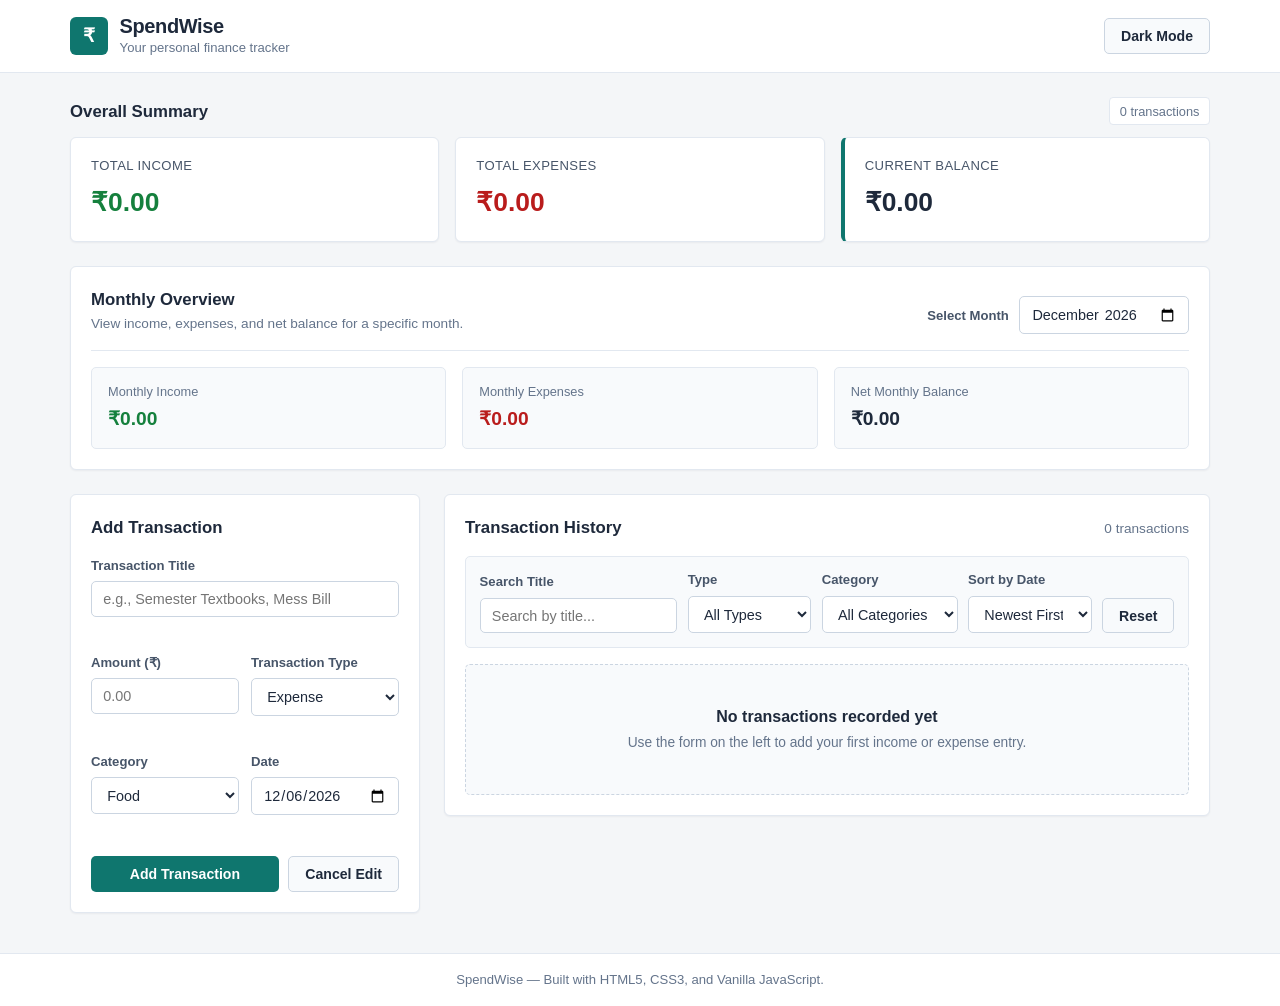
==== index.html @ cf21476d "Add SpendBuddy Expense tracker" ====
<!DOCTYPE html>
<html lang="en" data-theme="light">
<head>
  <meta charset="UTF-8">
  <meta name="viewport" content="width=device-width, initial-scale=1.0">
  <title>SpendWise — Personal Finance Tracker</title>
  <link rel="stylesheet" href="style.css">
  <script src="script.js" defer></script>
</head>
<body>
  <header class="site-header">
    <div class="container header-inner">
      <div class="brand">
        <div class="brand-logo" aria-hidden="true">₹</div>
        <div>
          <h1 class="brand-title">SpendWise</h1>
          <p class="brand-subtitle">Your personal finance tracker</p>
        </div>
      </div>

      <button type="button" id="theme-toggle" class="btn btn-secondary theme-btn" aria-label="Toggle colour theme">
        <span id="theme-toggle-text">Dark Mode</span>
      </button>
    </div>
  </header>

  <main class="container main-content">
    <!-- Overall Financial Summary -->
    <section class="summary-section" aria-labelledby="overall-summary-heading">
      <div class="section-header">
        <h2 id="overall-summary-heading" class="section-title">Overall Summary</h2>
        <span class="section-meta" id="total-count-badge">0 transactions</span>
      </div>

      <div class="summary-grid">
        <article class="summary-card">
          <p class="summary-label">Total Income</p>
          <p class="summary-value amount-income" id="total-income">₹0.00</p>
        </article>

        <article class="summary-card">
          <p class="summary-label">Total Expenses</p>
          <p class="summary-value amount-expense" id="total-expenses">₹0.00</p>
        </article>

        <article class="summary-card summary-card-balance">
          <p class="summary-label">Current Balance</p>
          <p class="summary-value" id="current-balance">₹0.00</p>
        </article>
      </div>
    </section>

    <!-- Monthly Overview -->
    <section class="monthly-section card" aria-labelledby="monthly-summary-heading">
      <div class="monthly-header">
        <div>
          <h2 id="monthly-summary-heading" class="section-title">Monthly Overview</h2>
          <p class="section-description">View income, expenses, and net balance for a specific month.</p>
        </div>

        <div class="month-picker-group">
          <label for="month-selector" class="form-label">Select Month</label>
          <input type="month" id="month-selector" class="form-control">
        </div>
      </div>

      <div class="monthly-grid">
        <div class="monthly-stat">
          <span class="monthly-stat-label">Monthly Income</span>
          <strong class="monthly-stat-value amount-income" id="monthly-income">₹0.00</strong>
        </div>

        <div class="monthly-stat">
          <span class="monthly-stat-label">Monthly Expenses</span>
          <strong class="monthly-stat-value amount-expense" id="monthly-expenses">₹0.00</strong>
        </div>

        <div class="monthly-stat">
          <span class="monthly-stat-label">Net Monthly Balance</span>
          <strong class="monthly-stat-value" id="monthly-balance">₹0.00</strong>
        </div>
      </div>
    </section>

    <!-- Workspace: Form on Left, History on Right -->
    <div class="workspace-grid">
      <!-- Add / Edit Transaction Form -->
      <section class="card form-section" aria-labelledby="form-heading">
        <div class="form-header">
          <h2 id="form-heading" class="section-title">Add Transaction</h2>
          <span id="edit-mode-badge" class="badge-editing" hidden>Editing Entry</span>
        </div>

        <form id="transaction-form" novalidate>
          <div class="form-group">
            <label for="title-input" class="form-label">Transaction Title</label>
            <input
              type="text"
              id="title-input"
              class="form-control"
              placeholder="e.g., Semester Textbooks, Mess Bill"
              maxlength="80"
              required
            >
            <p class="error-text" id="title-error" role="alert"></p>
          </div>

          <div class="form-row">
            <div class="form-group">
              <label for="amount-input" class="form-label">Amount (₹)</label>
              <input
                type="number"
                id="amount-input"
                class="form-control"
                placeholder="0.00"
                step="0.01"
                min="0.01"
                required
              >
              <p class="error-text" id="amount-error" role="alert"></p>
            </div>

            <div class="form-group">
              <label for="type-input" class="form-label">Transaction Type</label>
              <select id="type-input" class="form-control" required>
                <option value="expense">Expense</option>
                <option value="income">Income</option>
              </select>
              <p class="error-text" id="type-error" role="alert"></p>
            </div>
          </div>

          <div class="form-row">
            <div class="form-group">
              <label for="category-input" class="form-label">Category</label>
              <select id="category-input" class="form-control" required>
                <!-- Populated dynamically by script.js based on transaction type -->
              </select>
              <p class="error-text" id="category-error" role="alert"></p>
            </div>

            <div class="form-group">
              <label for="date-input" class="form-label">Date</label>
              <input type="date" id="date-input" class="form-control" required>
              <p class="error-text" id="date-error" role="alert"></p>
            </div>
          </div>

          <div class="form-actions">
            <button type="submit" id="submit-btn" class="btn btn-primary">Add Transaction</button>
            <button type="button" id="cancel-edit-btn" class="btn btn-secondary" hidden>Cancel Edit</button>
          </div>
        </form>
      </section>

      <!-- Transaction History & Filters -->
      <section class="card history-section" aria-labelledby="history-heading">
        <div class="history-header">
          <h2 id="history-heading" class="section-title">Transaction History</h2>
          <p class="section-description" id="visible-count-text">Showing all transactions</p>
        </div>

        <!-- Search and Filters Bar -->
        <div class="filters-bar" aria-label="Search and filter transactions">
          <div class="filter-item filter-search">
            <label for="search-input" class="form-label">Search Title</label>
            <input
              type="search"
              id="search-input"
              class="form-control"
              placeholder="Search by title..."
            >
          </div>

          <div class="filter-item">
            <label for="filter-type" class="form-label">Type</label>
            <select id="filter-type" class="form-control">
              <option value="all">All Types</option>
              <option value="income">Income Only</option>
              <option value="expense">Expense Only</option>
            </select>
          </div>

          <div class="filter-item">
            <label for="filter-category" class="form-label">Category</label>
            <select id="filter-category" class="form-control">
              <option value="all">All Categories</option>
              <option value="Food">Food</option>
              <option value="Transport">Transport</option>
              <option value="Shopping">Shopping</option>
              <option value="Education">Education</option>
              <option value="Entertainment">Entertainment</option>
              <option value="Bills">Bills</option>
              <option value="Salary">Salary</option>
              <option value="Allowance">Allowance</option>
              <option value="Other">Other</option>
            </select>
          </div>

          <div class="filter-item">
            <label for="sort-date" class="form-label">Sort by Date</label>
            <select id="sort-date" class="form-control">
              <option value="newest">Newest First</option>
              <option value="oldest">Oldest First</option>
            </select>
          </div>

          <div class="filter-item filter-reset">
            <button type="button" id="reset-filters-btn" class="btn btn-secondary">Reset</button>
          </div>
        </div>

        <!-- Transactions Table -->
        <div class="table-container" id="table-container">
          <table class="transactions-table" id="transactions-table">
            <thead>
              <tr>
                <th scope="col">Date</th>
                <th scope="col">Transaction</th>
                <th scope="col">Category</th>
                <th scope="col">Type</th>
                <th scope="col" class="col-amount">Amount</th>
                <th scope="col" class="col-actions">Actions</th>
              </tr>
            </thead>
            <tbody id="transactions-tbody">
              <!-- Populated dynamically via script.js -->
            </tbody>
          </table>
        </div>

        <!-- Empty State -->
        <div id="empty-state" class="empty-state">
          <p class="empty-state-title" id="empty-state-title">No transactions recorded yet</p>
          <p class="empty-state-text" id="empty-state-text">
            Use the form on the left to add your first income or expense entry.
          </p>
        </div>
      </section>
    </div>
  </main>

  <footer class="site-footer">
    <div class="container footer-inner">
      <p>SpendWise &mdash; Built with HTML5, CSS3, and Vanilla JavaScript.</p>
    </div>
  </footer>
</body>
</html>
---- style.css ----
/* ==========================================================================
   1. CSS Custom Properties (Light & Dark Themes)
   ========================================================================== */
:root,
[data-theme="light"] {
  --bg-page: #f4f6f8;
  --bg-surface: #ffffff;
  --bg-subtle: #f8fafc;
  --bg-hover: #f1f5f9;

  --text-main: #1e293b;
  --text-secondary: #475569;
  --text-muted: #64748b;

  --border-color: #e2e8f0;
  --border-strong: #cbd5e1;

  --accent-primary: #0f766e;
  --accent-hover: #115e59;
  --accent-soft: #ccfbf1;
  --focus-ring: rgba(15, 118, 110, 0.25);

  --income-text: #15803d;
  --income-bg: #dcfce7;
  --expense-text: #b91c1c;
  --expense-bg: #fee2e2;
  --warning-bg: #fef3c7;
  --warning-text: #92400e;

  --shadow-sm: 0 1px 2px rgba(15, 23, 42, 0.05);
}

[data-theme="dark"] {
  --bg-page: #0f172a;
  --bg-surface: #1e293b;
  --bg-subtle: #162032;
  --bg-hover: #263349;

  --text-main: #f1f5f9;
  --text-secondary: #cbd5e1;
  --text-muted: #94a3b8;

  --border-color: #334155;
  --border-strong: #475569;

  --accent-primary: #14b8a6;
  --accent-hover: #2dd4bf;
  --accent-soft: #134e4a;
  --focus-ring: rgba(20, 184, 166, 0.3);

  --income-text: #4ade80;
  --income-bg: rgba(22, 101, 52, 0.35);
  --expense-text: #f87171;
  --expense-bg: rgba(153, 27, 27, 0.35);
  --warning-bg: rgba(146, 64, 14, 0.35);
  --warning-text: #fcd34d;

  --shadow-sm: 0 1px 3px rgba(0, 0, 0, 0.3);
}

/* ==========================================================================
   2. Base Reset & Typography
   ========================================================================== */
*,
*::before,
*::after {
  box-sizing: border-box;
  margin: 0;
  padding: 0;
}

body {
  font-family: -apple-system, BlinkMacSystemFont, "Segoe UI", Roboto, Oxygen,
    Ubuntu, Cantarell, "Open Sans", "Helvetica Neue", sans-serif;
  background-color: var(--bg-page);
  color: var(--text-main);
  line-height: 1.5;
  min-height: 100vh;
  display: flex;
  flex-direction: column;
  -webkit-font-smoothing: antialiased;
}

.container {
  width: 100%;
  max-width: 1180px;
  margin: 0 auto;
  padding: 0 1.25rem;
}

/* ==========================================================================
   3. Header
   ========================================================================== */
.site-header {
  background-color: var(--bg-surface);
  border-bottom: 1px solid var(--border-color);
  padding: 0.9rem 0;
}

.header-inner {
  display: flex;
  align-items: center;
  justify-content: space-between;
  gap: 1rem;
}

.brand {
  display: flex;
  align-items: center;
  gap: 0.75rem;
}

.brand-logo {
  width: 2.35rem;
  height: 2.35rem;
  background-color: var(--accent-primary);
  color: #ffffff;
  font-weight: 700;
  font-size: 1.2rem;
  border-radius: 6px;
  display: flex;
  align-items: center;
  justify-content: center;
  flex-shrink: 0;
}

[data-theme="dark"] .brand-logo {
  color: #0f172a;
}

.brand-title {
  font-size: 1.25rem;
  font-weight: 700;
  letter-spacing: -0.02em;
  line-height: 1.2;
}

.brand-subtitle {
  font-size: 0.82rem;
  color: var(--text-muted);
}

/* ==========================================================================
   4. Main Layout & Shared Card Styles
   ========================================================================== */
.main-content {
  flex: 1;
  padding-top: 1.5rem;
  padding-bottom: 2.5rem;
  display: flex;
  flex-direction: column;
  gap: 1.5rem;
}

.card {
  background-color: var(--bg-surface);
  border: 1px solid var(--border-color);
  border-radius: 6px;
  padding: 1.25rem;
  box-shadow: var(--shadow-sm);
}

.section-header {
  display: flex;
  align-items: center;
  justify-content: space-between;
  margin-bottom: 0.75rem;
}

.section-title {
  font-size: 1.05rem;
  font-weight: 600;
  color: var(--text-main);
}

.section-description {
  font-size: 0.85rem;
  color: var(--text-muted);
  margin-top: 0.15rem;
}

.section-meta {
  font-size: 0.8rem;
  color: var(--text-muted);
  background-color: var(--bg-surface);
  border: 1px solid var(--border-color);
  padding: 0.2rem 0.6rem;
  border-radius: 4px;
}

/* ==========================================================================
   5. Overall Financial Summary
   ========================================================================== */
.summary-grid {
  display: grid;
  grid-template-columns: repeat(3, 1fr);
  gap: 1rem;
}

.summary-card {
  background-color: var(--bg-surface);
  border: 1px solid var(--border-color);
  border-radius: 6px;
  padding: 1.15rem 1.25rem;
  box-shadow: var(--shadow-sm);
}

.summary-card-balance {
  border-left: 4px solid var(--accent-primary);
}

.summary-label {
  font-size: 0.82rem;
  font-weight: 500;
  color: var(--text-secondary);
  text-transform: uppercase;
  letter-spacing: 0.03em;
  margin-bottom: 0.4rem;
}

.summary-value {
  font-size: 1.65rem;
  font-weight: 700;
  font-variant-numeric: tabular-nums;
  word-break: break-word;
}

.amount-income {
  color: var(--income-text);
}

.amount-expense {
  color: var(--expense-text);
}

/* ==========================================================================
   6. Monthly Overview
   ========================================================================== */
.monthly-header {
  display: flex;
  align-items: flex-end;
  justify-content: space-between;
  flex-wrap: wrap;
  gap: 1rem;
  padding-bottom: 1rem;
  border-bottom: 1px solid var(--border-color);
  margin-bottom: 1rem;
}

.month-picker-group {
  display: flex;
  align-items: center;
  gap: 0.65rem;
}

.month-picker-group .form-label {
  margin-bottom: 0;
  white-space: nowrap;
}

.monthly-grid {
  display: grid;
  grid-template-columns: repeat(3, 1fr);
  gap: 1rem;
}

.monthly-stat {
  background-color: var(--bg-subtle);
  border: 1px solid var(--border-color);
  border-radius: 5px;
  padding: 0.85rem 1rem;
  display: flex;
  flex-direction: column;
  gap: 0.25rem;
}

.monthly-stat-label {
  font-size: 0.8rem;
  color: var(--text-muted);
}

.monthly-stat-value {
  font-size: 1.2rem;
  font-weight: 600;
  font-variant-numeric: tabular-nums;
}

/* ==========================================================================
   7. Workspace Grid (Form + History)
   ========================================================================== */
.workspace-grid {
  display: grid;
  grid-template-columns: 350px 1fr;
  gap: 1.5rem;
  align-items: start;
}

.form-header {
  display: flex;
  align-items: center;
  justify-content: space-between;
  margin-bottom: 1rem;
}

.badge-editing {
  font-size: 0.75rem;
  font-weight: 600;
  background-color: var(--warning-bg);
  color: var(--warning-text);
  padding: 0.2rem 0.55rem;
  border-radius: 4px;
}

.form-group {
  margin-bottom: 0.95rem;
}

.form-row {
  display: grid;
  grid-template-columns: 1fr 1fr;
  gap: 0.75rem;
}

.form-label {
  display: block;
  font-size: 0.82rem;
  font-weight: 600;
  color: var(--text-secondary);
  margin-bottom: 0.35rem;
}

.form-control {
  width: 100%;
  padding: 0.55rem 0.7rem;
  font-size: 0.9rem;
  font-family: inherit;
  color: var(--text-main);
  background-color: var(--bg-surface);
  border: 1px solid var(--border-strong);
  border-radius: 5px;
  transition: border-color 0.15s ease, box-shadow 0.15s ease;
}

.form-control:focus {
  outline: none;
  border-color: var(--accent-primary);
  box-shadow: 0 0 0 3px var(--focus-ring);
}

.form-control.input-invalid {
  border-color: var(--expense-text);
}

.error-text {
  min-height: 1.1rem;
  font-size: 0.76rem;
  color: var(--expense-text);
  margin-top: 0.2rem;
}

.form-actions {
  display: flex;
  gap: 0.6rem;
  margin-top: 0.35rem;
}

/* ==========================================================================
   8. Buttons
   ========================================================================== */
.btn {
  display: inline-flex;
  align-items: center;
  justify-content: center;
  font-family: inherit;
  font-size: 0.88rem;
  font-weight: 600;
  padding: 0.55rem 1rem;
  border-radius: 5px;
  border: 1px solid transparent;
  cursor: pointer;
  transition: background-color 0.15s ease, border-color 0.15s ease, color 0.15s ease;
}

.btn:focus-visible {
  outline: none;
  box-shadow: 0 0 0 3px var(--focus-ring);
}

.btn-primary {
  background-color: var(--accent-primary);
  color: #ffffff;
  flex: 1;
}

[data-theme="dark"] .btn-primary {
  color: #0f172a;
}

.btn-primary:hover {
  background-color: var(--accent-hover);
}

.btn-secondary {
  background-color: var(--bg-subtle);
  color: var(--text-main);
  border-color: var(--border-strong);
}

.btn-secondary:hover {
  background-color: var(--bg-hover);
}

.btn-action {
  padding: 0.3rem 0.6rem;
  font-size: 0.78rem;
  border-radius: 4px;
  background-color: var(--bg-subtle);
  color: var(--text-secondary);
  border: 1px solid var(--border-color);
  cursor: pointer;
}

.btn-action:hover {
  background-color: var(--bg-hover);
  color: var(--text-main);
  border-color: var(--border-strong);
}

.btn-action-delete:hover {
  background-color: var(--expense-bg);
  color: var(--expense-text);
  border-color: var(--expense-text);
}

/* ==========================================================================
   9. Filters & Transaction Table
   ========================================================================== */
.history-header {
  display: flex;
  align-items: baseline;
  justify-content: space-between;
  flex-wrap: wrap;
  gap: 0.5rem;
  margin-bottom: 1rem;
}

.filters-bar {
  display: grid;
  grid-template-columns: 1.6fr 1fr 1.1fr 1fr auto;
  gap: 0.65rem;
  align-items: end;
  background-color: var(--bg-subtle);
  border: 1px solid var(--border-color);
  padding: 0.85rem;
  border-radius: 5px;
  margin-bottom: 1rem;
}

.table-container {
  width: 100%;
  overflow-x: auto;
}

.transactions-table {
  width: 100%;
  border-collapse: collapse;
  font-size: 0.88rem;
}

.transactions-table th,
.transactions-table td {
  padding: 0.75rem 0.65rem;
  text-align: left;
  border-bottom: 1px solid var(--border-color);
  vertical-align: middle;
}

.transactions-table th {
  font-size: 0.76rem;
  font-weight: 600;
  text-transform: uppercase;
  letter-spacing: 0.03em;
  color: var(--text-muted);
  background-color: var(--bg-subtle);
}

.transactions-table tbody tr:hover {
  background-color: var(--bg-hover);
}

.col-amount,
.cell-amount {
  text-align: right;
  font-variant-numeric: tabular-nums;
  font-weight: 600;
  white-space: nowrap;
}

.col-actions,
.cell-actions {
  text-align: right;
  white-space: nowrap;
}

.action-group {
  display: inline-flex;
  gap: 0.4rem;
}

.type-badge {
  display: inline-block;
  font-size: 0.74rem;
  font-weight: 600;
  padding: 0.15rem 0.5rem;
  border-radius: 4px;
  text-transform: capitalize;
}

.type-badge-income {
  background-color: var(--income-bg);
  color: var(--income-text);
}

.type-badge-expense {
  background-color: var(--expense-bg);
  color: var(--expense-text);
}

.category-tag {
  display: inline-block;
  font-size: 0.8rem;
  color: var(--text-secondary);
  background-color: var(--bg-subtle);
  border: 1px solid var(--border-color);
  padding: 0.1rem 0.45rem;
  border-radius: 4px;
}

/* ==========================================================================
   10. Empty State & Footer
   ========================================================================== */
.empty-state {
  text-align: center;
  padding: 2.5rem 1rem;
  border: 1px dashed var(--border-strong);
  border-radius: 5px;
  background-color: var(--bg-subtle);
}

.empty-state-title {
  font-weight: 600;
  color: var(--text-main);
  margin-bottom: 0.25rem;
}

.empty-state-text {
  font-size: 0.86rem;
  color: var(--text-muted);
}

.site-footer {
  border-top: 1px solid var(--border-color);
  background-color: var(--bg-surface);
  padding: 1rem 0;
  margin-top: auto;
}

.footer-inner {
  text-align: center;
  font-size: 0.82rem;
  color: var(--text-muted);
}

/* ==========================================================================
   11. Responsive Media Queries
   ========================================================================== */
@media (max-width: 980px) {
  .workspace-grid {
    grid-template-columns: 1fr;
  }

  .filters-bar {
    grid-template-columns: 1fr 1fr;
  }

  .filter-search {
    grid-column: 1 / -1;
  }

  .filter-reset {
    grid-column: 1 / -1;
  }

  .filter-reset .btn {
    width: 100%;
  }
}

@media (max-width: 680px) {
  .summary-grid,
  .monthly-grid {
    grid-template-columns: 1fr;
  }

  .monthly-header {
    align-items: stretch;
  }

  .month-picker-group {
    justify-content: space-between;
  }

  .form-row {
    grid-template-columns: 1fr;
  }

  .filters-bar {
    grid-template-columns: 1fr;
  }

  /* Responsive Stacked Table Cards for Small Screens */
  .transactions-table thead {
    display: none;
  }

  .transactions-table,
  .transactions-table tbody,
  .transactions-table tr,
  .transactions-table td {
    display: block;
    width: 100%;
  }

  .transactions-table tr {
    border: 1px solid var(--border-color);
    border-radius: 5px;
    margin-bottom: 0.75rem;
    padding: 0.35rem 0;
    background-color: var(--bg-surface);
  }

  .transactions-table td {
    display: flex;
    justify-content: space-between;
    align-items: center;
    padding: 0.45rem 0.85rem;
    border-bottom: 1px solid var(--border-color);
    text-align: right;
  }

  .transactions-table td:last-child {
    border-bottom: none;
  }

  .transactions-table td::before {
    content: attr(data-label);
    font-size: 0.78rem;
    font-weight: 600;
    color: var(--text-muted);
    text-transform: uppercase;
    margin-right: 1rem;
    text-align: left;
  }
}
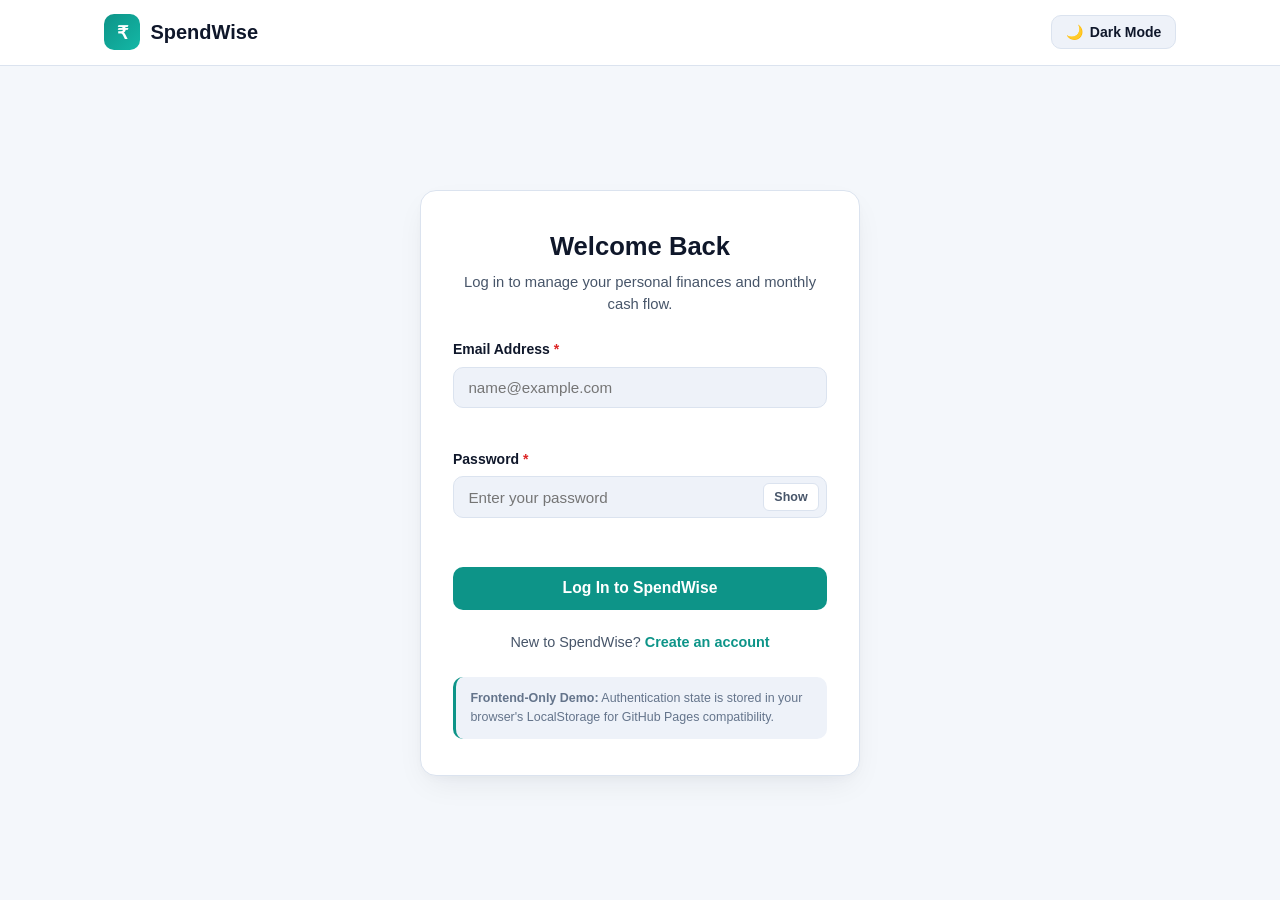
==== commit c9609ff5: "added login & registration page & update dashboard" ====
--- a/index.html
+++ b/index.html
@@ -1,249 +1,29 @@
 <!DOCTYPE html>
-<html lang="en" data-theme="light">
+<html lang="en">
 <head>
-  <meta charset="UTF-8">
-  <meta name="viewport" content="width=device-width, initial-scale=1.0">
+  <meta charset="UTF-8" />
+  <meta name="viewport" content="width=device-width, initial-scale=1.0" />
   <title>SpendWise — Personal Finance Tracker</title>
-  <link rel="stylesheet" href="style.css">
-  <script src="script.js" defer></script>
+  <link rel="stylesheet" href="./login.css" />
 </head>
 <body>
-  <header class="site-header">
-    <div class="container header-inner">
-      <div class="brand">
+  <main class="auth-wrapper">
+    <section class="auth-card">
+      <div class="brand-header">
         <div class="brand-logo" aria-hidden="true">₹</div>
         <div>
           <h1 class="brand-title">SpendWise</h1>
-          <p class="brand-subtitle">Your personal finance tracker</p>
+          <p class="brand-subtitle">Personal Finance Tracker</p>
         </div>
       </div>
-
-      <button type="button" id="theme-toggle" class="btn btn-secondary theme-btn" aria-label="Toggle colour theme">
-        <span id="theme-toggle-text">Dark Mode</span>
-      </button>
-    </div>
-  </header>
-
-  <main class="container main-content">
-    <!-- Overall Financial Summary -->
-    <section class="summary-section" aria-labelledby="overall-summary-heading">
-      <div class="section-header">
-        <h2 id="overall-summary-heading" class="section-title">Overall Summary</h2>
-        <span class="section-meta" id="total-count-badge">0 transactions</span>
-      </div>
-
-      <div class="summary-grid">
-        <article class="summary-card">
-          <p class="summary-label">Total Income</p>
-          <p class="summary-value amount-income" id="total-income">₹0.00</p>
-        </article>
-
-        <article class="summary-card">
-          <p class="summary-label">Total Expenses</p>
-          <p class="summary-value amount-expense" id="total-expenses">₹0.00</p>
-        </article>
-
-        <article class="summary-card summary-card-balance">
-          <p class="summary-label">Current Balance</p>
-          <p class="summary-value" id="current-balance">₹0.00</p>
-        </article>
+      <p class="redirect-notice">Checking your session. Redirecting...</p>
+      <div class="auth-footer">
+        <a href="./login.html" class="auth-link">Go to Login</a>
+        <span aria-hidden="true">•</span>
+        <a href="./register.html" class="auth-link">Create Account</a>
       </div>
     </section>
-
-    <!-- Monthly Overview -->
-    <section class="monthly-section card" aria-labelledby="monthly-summary-heading">
-      <div class="monthly-header">
-        <div>
-          <h2 id="monthly-summary-heading" class="section-title">Monthly Overview</h2>
-          <p class="section-description">View income, expenses, and net balance for a specific month.</p>
-        </div>
-
-        <div class="month-picker-group">
-          <label for="month-selector" class="form-label">Select Month</label>
-          <input type="month" id="month-selector" class="form-control">
-        </div>
-      </div>
-
-      <div class="monthly-grid">
-        <div class="monthly-stat">
-          <span class="monthly-stat-label">Monthly Income</span>
-          <strong class="monthly-stat-value amount-income" id="monthly-income">₹0.00</strong>
-        </div>
-
-        <div class="monthly-stat">
-          <span class="monthly-stat-label">Monthly Expenses</span>
-          <strong class="monthly-stat-value amount-expense" id="monthly-expenses">₹0.00</strong>
-        </div>
-
-        <div class="monthly-stat">
-          <span class="monthly-stat-label">Net Monthly Balance</span>
-          <strong class="monthly-stat-value" id="monthly-balance">₹0.00</strong>
-        </div>
-      </div>
-    </section>
-
-    <!-- Workspace: Form on Left, History on Right -->
-    <div class="workspace-grid">
-      <!-- Add / Edit Transaction Form -->
-      <section class="card form-section" aria-labelledby="form-heading">
-        <div class="form-header">
-          <h2 id="form-heading" class="section-title">Add Transaction</h2>
-          <span id="edit-mode-badge" class="badge-editing" hidden>Editing Entry</span>
-        </div>
-
-        <form id="transaction-form" novalidate>
-          <div class="form-group">
-            <label for="title-input" class="form-label">Transaction Title</label>
-            <input
-              type="text"
-              id="title-input"
-              class="form-control"
-              placeholder="e.g., Semester Textbooks, Mess Bill"
-              maxlength="80"
-              required
-            >
-            <p class="error-text" id="title-error" role="alert"></p>
-          </div>
-
-          <div class="form-row">
-            <div class="form-group">
-              <label for="amount-input" class="form-label">Amount (₹)</label>
-              <input
-                type="number"
-                id="amount-input"
-                class="form-control"
-                placeholder="0.00"
-                step="0.01"
-                min="0.01"
-                required
-              >
-              <p class="error-text" id="amount-error" role="alert"></p>
-            </div>
-
-            <div class="form-group">
-              <label for="type-input" class="form-label">Transaction Type</label>
-              <select id="type-input" class="form-control" required>
-                <option value="expense">Expense</option>
-                <option value="income">Income</option>
-              </select>
-              <p class="error-text" id="type-error" role="alert"></p>
-            </div>
-          </div>
-
-          <div class="form-row">
-            <div class="form-group">
-              <label for="category-input" class="form-label">Category</label>
-              <select id="category-input" class="form-control" required>
-                <!-- Populated dynamically by script.js based on transaction type -->
-              </select>
-              <p class="error-text" id="category-error" role="alert"></p>
-            </div>
-
-            <div class="form-group">
-              <label for="date-input" class="form-label">Date</label>
-              <input type="date" id="date-input" class="form-control" required>
-              <p class="error-text" id="date-error" role="alert"></p>
-            </div>
-          </div>
-
-          <div class="form-actions">
-            <button type="submit" id="submit-btn" class="btn btn-primary">Add Transaction</button>
-            <button type="button" id="cancel-edit-btn" class="btn btn-secondary" hidden>Cancel Edit</button>
-          </div>
-        </form>
-      </section>
-
-      <!-- Transaction History & Filters -->
-      <section class="card history-section" aria-labelledby="history-heading">
-        <div class="history-header">
-          <h2 id="history-heading" class="section-title">Transaction History</h2>
-          <p class="section-description" id="visible-count-text">Showing all transactions</p>
-        </div>
-
-        <!-- Search and Filters Bar -->
-        <div class="filters-bar" aria-label="Search and filter transactions">
-          <div class="filter-item filter-search">
-            <label for="search-input" class="form-label">Search Title</label>
-            <input
-              type="search"
-              id="search-input"
-              class="form-control"
-              placeholder="Search by title..."
-            >
-          </div>
-
-          <div class="filter-item">
-            <label for="filter-type" class="form-label">Type</label>
-            <select id="filter-type" class="form-control">
-              <option value="all">All Types</option>
-              <option value="income">Income Only</option>
-              <option value="expense">Expense Only</option>
-            </select>
-          </div>
-
-          <div class="filter-item">
-            <label for="filter-category" class="form-label">Category</label>
-            <select id="filter-category" class="form-control">
-              <option value="all">All Categories</option>
-              <option value="Food">Food</option>
-              <option value="Transport">Transport</option>
-              <option value="Shopping">Shopping</option>
-              <option value="Education">Education</option>
-              <option value="Entertainment">Entertainment</option>
-              <option value="Bills">Bills</option>
-              <option value="Salary">Salary</option>
-              <option value="Allowance">Allowance</option>
-              <option value="Other">Other</option>
-            </select>
-          </div>
-
-          <div class="filter-item">
-            <label for="sort-date" class="form-label">Sort by Date</label>
-            <select id="sort-date" class="form-control">
-              <option value="newest">Newest First</option>
-              <option value="oldest">Oldest First</option>
-            </select>
-          </div>
-
-          <div class="filter-item filter-reset">
-            <button type="button" id="reset-filters-btn" class="btn btn-secondary">Reset</button>
-          </div>
-        </div>
-
-        <!-- Transactions Table -->
-        <div class="table-container" id="table-container">
-          <table class="transactions-table" id="transactions-table">
-            <thead>
-              <tr>
-                <th scope="col">Date</th>
-                <th scope="col">Transaction</th>
-                <th scope="col">Category</th>
-                <th scope="col">Type</th>
-                <th scope="col" class="col-amount">Amount</th>
-                <th scope="col" class="col-actions">Actions</th>
-              </tr>
-            </thead>
-            <tbody id="transactions-tbody">
-              <!-- Populated dynamically via script.js -->
-            </tbody>
-          </table>
-        </div>
-
-        <!-- Empty State -->
-        <div id="empty-state" class="empty-state">
-          <p class="empty-state-title" id="empty-state-title">No transactions recorded yet</p>
-          <p class="empty-state-text" id="empty-state-text">
-            Use the form on the left to add your first income or expense entry.
-          </p>
-        </div>
-      </section>
-    </div>
   </main>
-
-  <footer class="site-footer">
-    <div class="container footer-inner">
-      <p>SpendWise &mdash; Built with HTML5, CSS3, and Vanilla JavaScript.</p>
-    </div>
-  </footer>
+  <script src="./login.js"></script>
 </body>
 </html>
--- a/login.css
+++ b/login.css
@@ -0,0 +1,335 @@
+:root {
+  --bg-primary: #f4f7fb;
+  --bg-surface: #ffffff;
+  --bg-subtle: #eef2f9;
+  --text-primary: #0f172a;
+  --text-secondary: #475569;
+  --text-muted: #64748b;
+  --border-color: #dbe3ef;
+  --brand-primary: #0d9488;
+  --brand-primary-hover: #0f766e;
+  --brand-accent: #14b8a6;
+  --danger-color: #dc2626;
+  --danger-bg: #fef2f2;
+  --danger-border: #fecaca;
+  --success-color: #15803d;
+  --success-bg: #f0fdf4;
+  --success-border: #bbf7d0;
+  --shadow-card: 0 12px 32px -8px rgba(15, 23, 42, 0.08), 0 4px 12px -4px rgba(15, 23, 42, 0.04);
+  --radius-md: 10px;
+  --radius-lg: 16px;
+  --transition-fast: 0.18s ease;
+}
+
+[data-theme="dark"] {
+  --bg-primary: #0b1120;
+  --bg-surface: #1e293b;
+  --bg-subtle: #0f172a;
+  --text-primary: #f8fafc;
+  --text-secondary: #cbd5e1;
+  --text-muted: #94a3b8;
+  --border-color: #334155;
+  --brand-primary: #14b8a6;
+  --brand-primary-hover: #0d9488;
+  --danger-color: #f87171;
+  --danger-bg: rgba(220, 38, 38, 0.15);
+  --danger-border: rgba(248, 113, 113, 0.35);
+  --success-color: #4ade80;
+  --success-bg: rgba(21, 128, 61, 0.18);
+  --success-border: rgba(74, 222, 128, 0.35);
+  --shadow-card: 0 16px 36px -8px rgba(0, 0, 0, 0.45);
+}
+
+*,
+*::before,
+*::after {
+  box-sizing: border-box;
+  margin: 0;
+  padding: 0;
+}
+
+body {
+  font-family: -apple-system, BlinkMacSystemFont, "Segoe UI", Roboto, Oxygen, Ubuntu, Cantarell, sans-serif;
+  background-color: var(--bg-primary);
+  color: var(--text-primary);
+  min-height: 100vh;
+  display: flex;
+  flex-direction: column;
+  line-height: 1.5;
+  transition: background-color var(--transition-fast), color var(--transition-fast);
+}
+
+.top-bar {
+  width: 100%;
+  border-bottom: 1px solid var(--border-color);
+  background-color: var(--bg-surface);
+}
+
+.top-bar-inner {
+  max-width: 1120px;
+  margin: 0 auto;
+  padding: 0.9rem 1.5rem;
+  display: flex;
+  align-items: center;
+  justify-content: space-between;
+}
+
+.brand-link {
+  display: inline-flex;
+  align-items: center;
+  gap: 0.65rem;
+  text-decoration: none;
+  color: var(--text-primary);
+  font-weight: 700;
+  font-size: 1.25rem;
+}
+
+.brand-badge,
+.brand-logo {
+  width: 36px;
+  height: 36px;
+  border-radius: 10px;
+  background: linear-gradient(135deg, var(--brand-primary), var(--brand-accent));
+  color: #ffffff;
+  display: inline-flex;
+  align-items: center;
+  justify-content: center;
+  font-weight: 800;
+  font-size: 1.15rem;
+}
+
+.theme-toggle-btn {
+  display: inline-flex;
+  align-items: center;
+  gap: 0.45rem;
+  padding: 0.5rem 0.85rem;
+  border-radius: var(--radius-md);
+  border: 1px solid var(--border-color);
+  background-color: var(--bg-subtle);
+  color: var(--text-primary);
+  font-size: 0.875rem;
+  font-weight: 600;
+  cursor: pointer;
+  transition: border-color var(--transition-fast);
+}
+
+.theme-toggle-btn:hover {
+  border-color: var(--brand-primary);
+}
+
+.auth-container,
+.auth-wrapper {
+  flex: 1;
+  display: flex;
+  align-items: center;
+  justify-content: center;
+  padding: 2rem 1.25rem;
+}
+
+.auth-card {
+  width: 100%;
+  max-width: 440px;
+  background-color: var(--bg-surface);
+  border: 1px solid var(--border-color);
+  border-radius: var(--radius-lg);
+  box-shadow: var(--shadow-card);
+  padding: 2.25rem 2rem;
+}
+
+.brand-header {
+  display: flex;
+  align-items: center;
+  justify-content: center;
+  gap: 0.75rem;
+  margin-bottom: 1.25rem;
+}
+
+.brand-title {
+  font-size: 1.4rem;
+  font-weight: 700;
+}
+
+.brand-subtitle,
+.redirect-notice {
+  color: var(--text-secondary);
+  font-size: 0.9rem;
+  text-align: center;
+}
+
+.auth-footer {
+  margin-top: 1.25rem;
+  display: flex;
+  justify-content: center;
+  gap: 0.65rem;
+}
+
+.card-header {
+  margin-bottom: 1.5rem;
+  text-align: center;
+}
+
+.card-header h1 {
+  font-size: 1.6rem;
+  font-weight: 700;
+  margin-bottom: 0.35rem;
+}
+
+.card-header p {
+  font-size: 0.925rem;
+  color: var(--text-secondary);
+}
+
+.alert-box {
+  padding: 0.85rem 1rem;
+  border-radius: var(--radius-md);
+  font-size: 0.9rem;
+  font-weight: 500;
+  margin-bottom: 1.25rem;
+  border: 1px solid transparent;
+}
+
+.alert-box.error {
+  background-color: var(--danger-bg);
+  color: var(--danger-color);
+  border-color: var(--danger-border);
+}
+
+.alert-box.success {
+  background-color: var(--success-bg);
+  color: var(--success-color);
+  border-color: var(--success-border);
+}
+
+.hidden {
+  display: none !important;
+}
+
+.form-group {
+  margin-bottom: 1.15rem;
+}
+
+.form-group label {
+  display: block;
+  font-size: 0.875rem;
+  font-weight: 600;
+  margin-bottom: 0.4rem;
+  color: var(--text-primary);
+}
+
+.required-star {
+  color: var(--danger-color);
+}
+
+.form-group input {
+  width: 100%;
+  padding: 0.7rem 0.9rem;
+  border-radius: var(--radius-md);
+  border: 1px solid var(--border-color);
+  background-color: var(--bg-subtle);
+  color: var(--text-primary);
+  font-size: 0.95rem;
+  transition: border-color var(--transition-fast), box-shadow var(--transition-fast);
+}
+
+.form-group input:focus {
+  outline: none;
+  border-color: var(--brand-primary);
+  box-shadow: 0 0 0 3px rgba(13, 148, 136, 0.18);
+  background-color: var(--bg-surface);
+}
+
+.form-group input.input-invalid {
+  border-color: var(--danger-color);
+}
+
+.password-input-wrapper {
+  position: relative;
+  display: flex;
+  align-items: center;
+}
+
+.password-input-wrapper input {
+  padding-right: 4.5rem;
+}
+
+.password-toggle-btn {
+  position: absolute;
+  right: 0.5rem;
+  padding: 0.35rem 0.65rem;
+  border: 1px solid var(--border-color);
+  border-radius: 6px;
+  background-color: var(--bg-surface);
+  color: var(--text-secondary);
+  font-size: 0.78rem;
+  font-weight: 600;
+  cursor: pointer;
+}
+
+.password-toggle-btn:hover {
+  color: var(--brand-primary);
+  border-color: var(--brand-primary);
+}
+
+.field-error {
+  display: block;
+  min-height: 1.1rem;
+  margin-top: 0.3rem;
+  font-size: 0.8rem;
+  color: var(--danger-color);
+}
+
+.primary-btn {
+  width: 100%;
+  margin-top: 0.5rem;
+  padding: 0.8rem 1.2rem;
+  border: none;
+  border-radius: var(--radius-md);
+  background-color: var(--brand-primary);
+  color: #ffffff;
+  font-size: 0.98rem;
+  font-weight: 600;
+  cursor: pointer;
+  transition: background-color var(--transition-fast);
+}
+
+.primary-btn:hover {
+  background-color: var(--brand-primary-hover);
+}
+
+.primary-btn:disabled {
+  opacity: 0.65;
+  cursor: not-allowed;
+}
+
+.auth-switch {
+  margin-top: 1.35rem;
+  text-align: center;
+  font-size: 0.9rem;
+  color: var(--text-secondary);
+}
+
+.auth-link {
+  color: var(--brand-primary);
+  font-weight: 600;
+  text-decoration: none;
+}
+
+.auth-link:hover {
+  text-decoration: underline;
+}
+
+.demo-security-note {
+  margin-top: 1.5rem;
+  padding: 0.75rem 0.9rem;
+  border-radius: var(--radius-md);
+  background-color: var(--bg-subtle);
+  border-left: 3px solid var(--brand-primary);
+  font-size: 0.78rem;
+  color: var(--text-muted);
+}
+
+@media (max-width: 480px) {
+  .auth-card {
+    padding: 1.65rem 1.25rem;
+  }
+}
